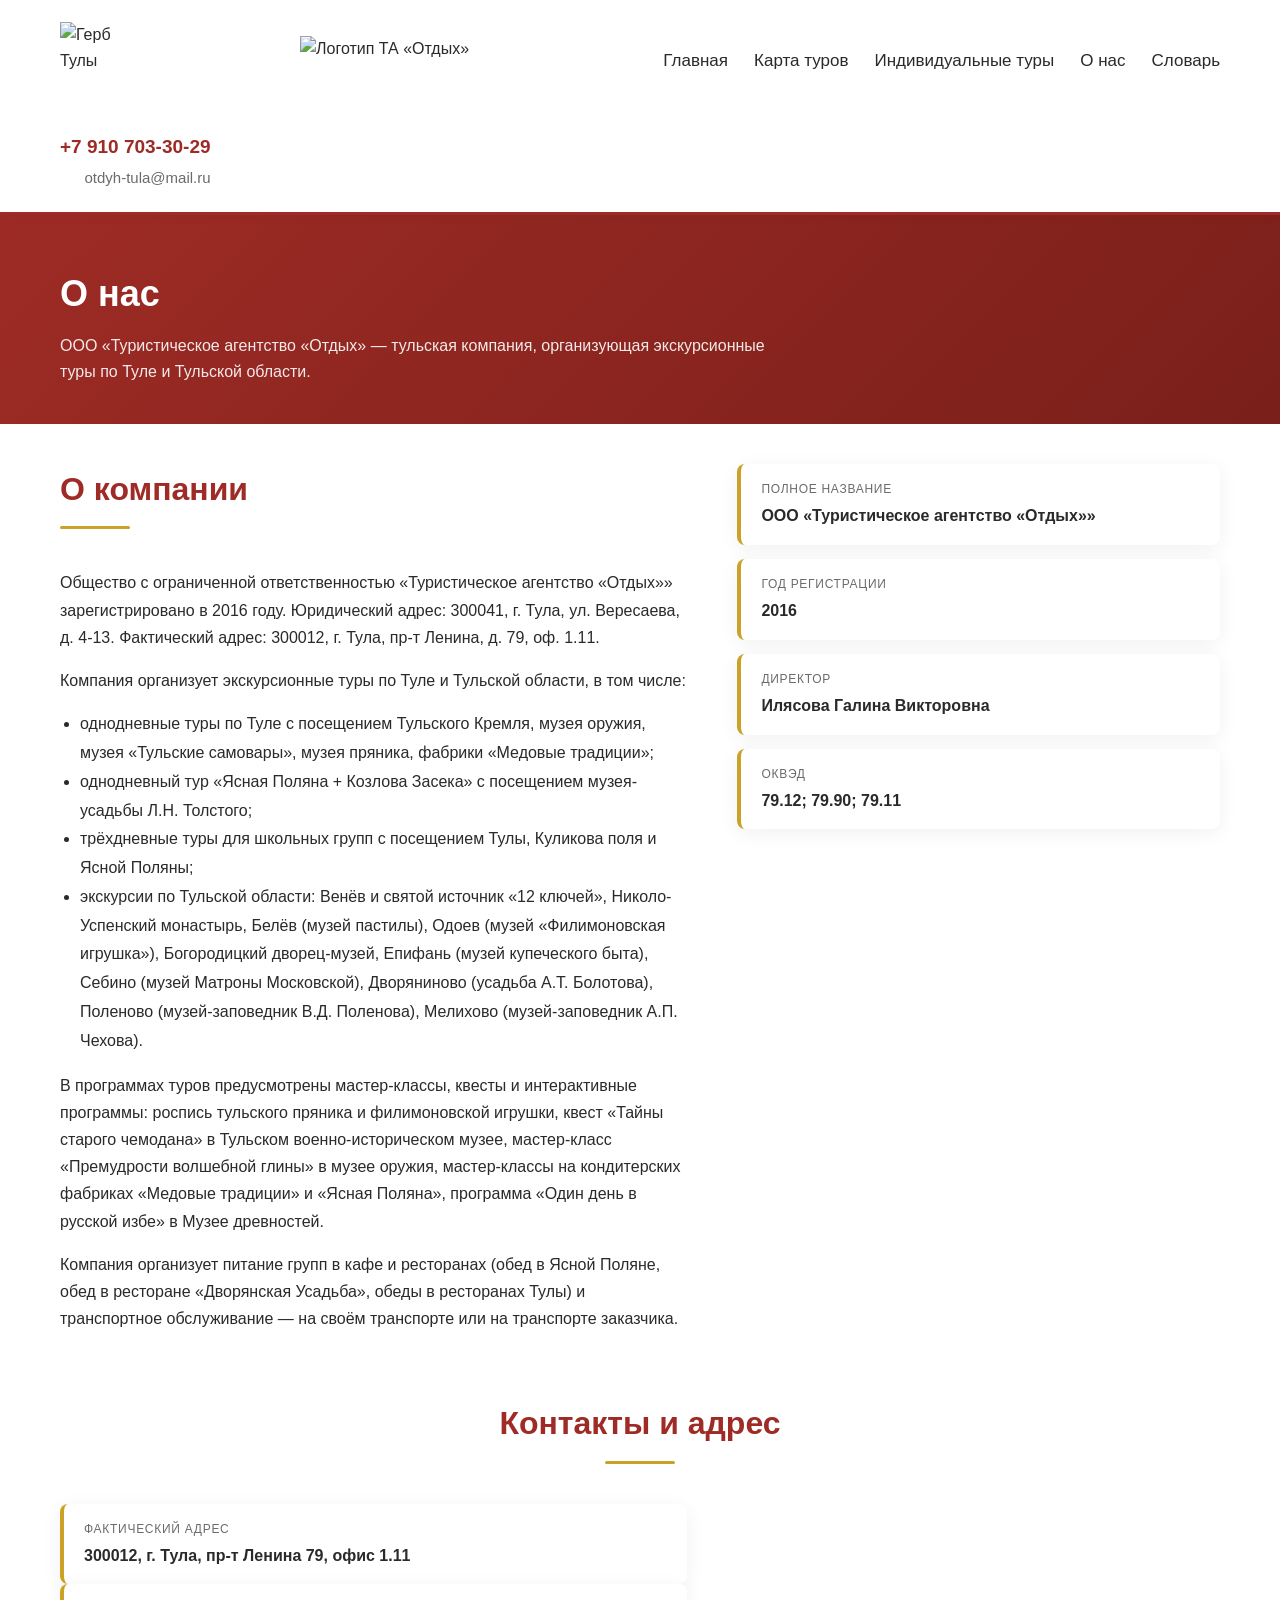
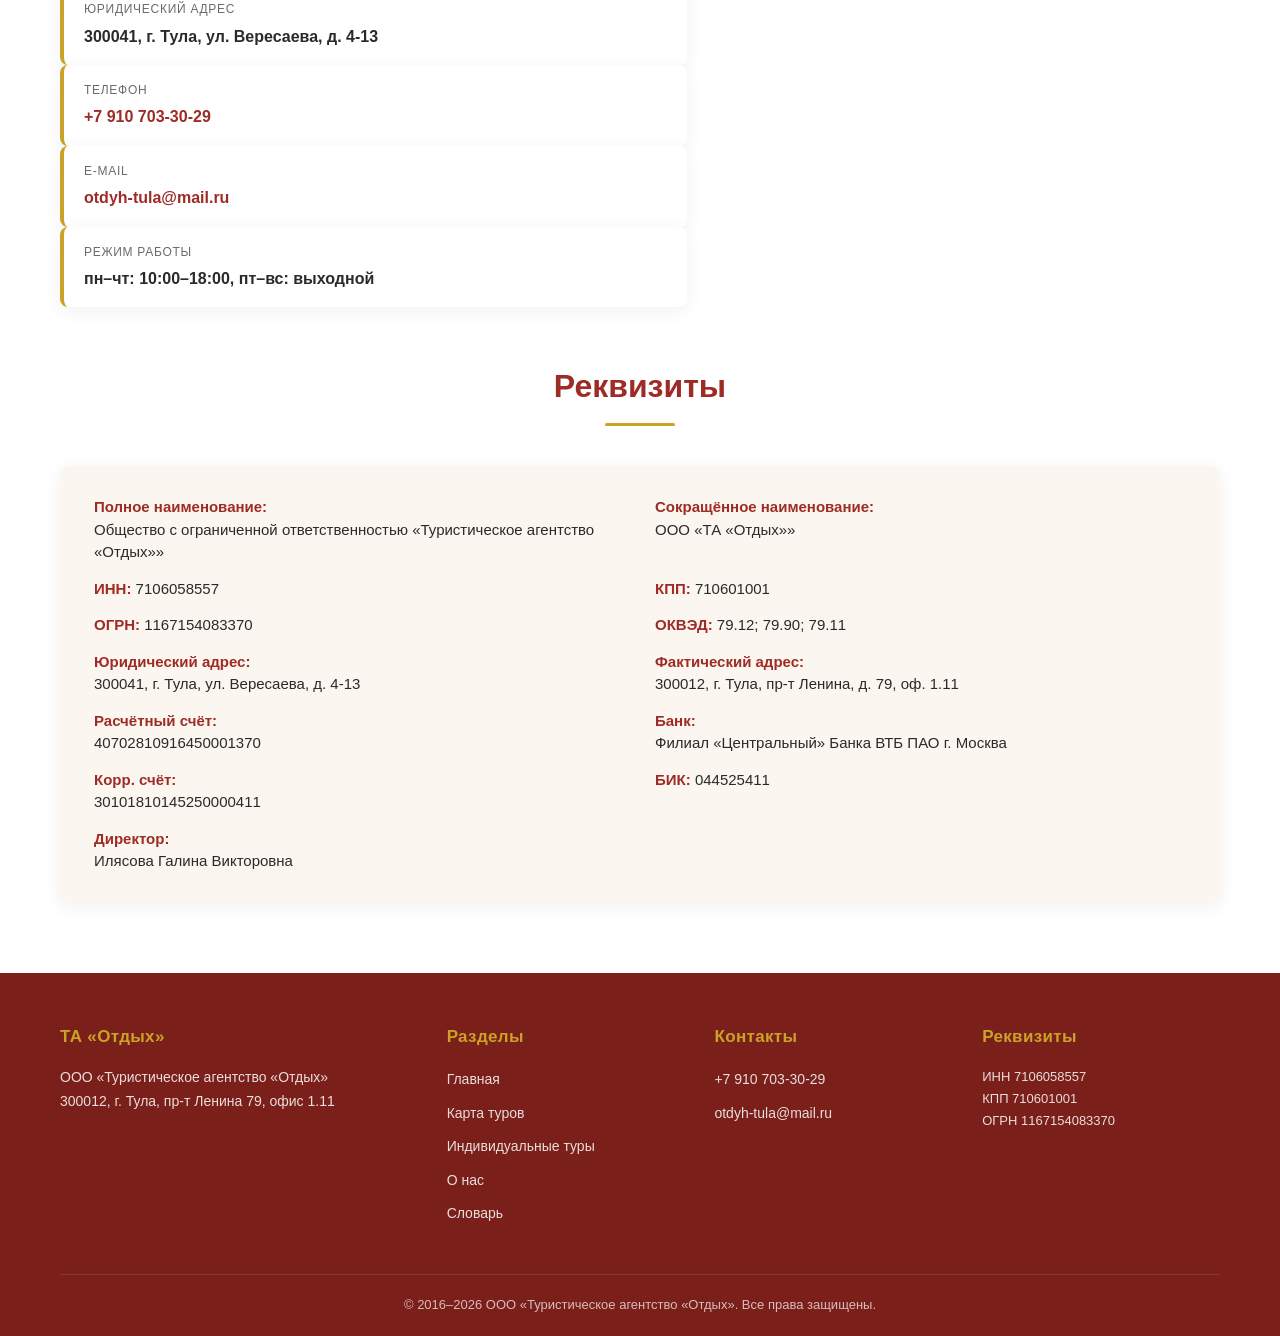
==== about.html @ fcb7ca5f "Add files via upload" ====
<!DOCTYPE html>
<html lang="ru">
<head>
    <meta charset="UTF-8">
    <meta name="viewport" content="width=device-width, initial-scale=1.0">
    <title>О нас — Туристическое агентство «Отдых»</title>
    <meta name="description" content="ООО «Туристическое агентство «Отдых» в Туле: информация о компании, реквизиты, контакты, схема проезда.">
    <link rel="stylesheet" href="style.css">
</head>
<body>

    <header class="header">
        <div class="container">
            <div class="header__wrap">
                <a href="index.html" class="header__logo">
                    <img src="img/tula-coat-of-arms.png" alt="Герб Тулы" class="header__coat">
                    <img src="img/logo1.jpg" alt="Логотип ТА «Отдых»" class="header__logo-img">
                </a>
                <nav class="nav">
                    <a href="index.html" class="nav__link">Главная</a>
                    <a href="tours.html" class="nav__link">Карта туров</a>
                    <a href="individual.html" class="nav__link">Индивидуальные туры</a>
                    <a href="about.html" class="nav__link">О нас</a>
                    <a href="dictionary.html" class="nav__link">Словарь</a>
                </nav>
                <div class="header__contacts">
                    <a href="tel:+79107033029" class="header__phone">+7 910 703-30-29</a>
                    <a href="mailto:otdyh-tula@mail.ru" class="header__email">otdyh-tula@mail.ru</a>
                </div>
            </div>
        </div>
    </header>

    <section class="page-header">
        <div class="container">
            <h1 class="page-header__title">О нас</h1>
            <p class="page-header__subtitle">
                ООО «Туристическое агентство «Отдых» — тульская компания,
                организующая экскурсионные туры по Туле и Тульской области.
            </p>
        </div>
    </section>

    <main class="page-content">
        <div class="container">

            <!-- ===== О КОМПАНИИ ===== -->
            <div class="about-grid">
                <div class="about-grid__text">
                    <h2 class="section-title section-title--left">О компании</h2>

                    <p>
                        Общество с ограниченной ответственностью «Туристическое агентство «Отдых»»
                        зарегистрировано в 2016 году. Юридический адрес: 300041, г. Тула,
                        ул. Вересаева, д. 4-13. Фактический адрес: 300012, г. Тула,
                        пр-т Ленина, д. 79, оф. 1.11.
                    </p>

                    <p>
                        Компания организует экскурсионные туры по Туле и Тульской области,
                        в том числе:
                    </p>

                    <ul style="margin: 0 0 16px 20px; font-size: 16px; line-height: 1.8; list-style: disc;">
                        <li>однодневные туры по Туле с посещением Тульского Кремля,
                            музея оружия, музея «Тульские самовары», музея пряника,
                            фабрики «Медовые традиции»;</li>
                        <li>однодневный тур «Ясная Поляна + Козлова Засека»
                            с посещением музея-усадьбы Л.Н. Толстого;</li>
                        <li>трёхдневные туры для школьных групп с посещением
                            Тулы, Куликова поля и Ясной Поляны;</li>
                        <li>экскурсии по Тульской области: Венёв и святой источник
                            «12 ключей», Николо-Успенский монастырь, Белёв
                            (музей пастилы), Одоев (музей «Филимоновская игрушка»),
                            Богородицкий дворец-музей, Епифань (музей купеческого быта),
                            Себино (музей Матроны Московской), Дворяниново
                            (усадьба А.Т. Болотова), Поленово (музей-заповедник
                            В.Д. Поленова), Мелихово (музей-заповедник А.П. Чехова).</li>
                    </ul>

                    <p>
                        В программах туров предусмотрены мастер-классы, квесты
                        и интерактивные программы: роспись тульского пряника
                        и филимоновской игрушки, квест «Тайны старого чемодана»
                        в Тульском военно-историческом музее, мастер-класс
                        «Премудрости волшебной глины» в музее оружия,
                        мастер-классы на кондитерских фабриках «Медовые традиции»
                        и «Ясная Поляна», программа «Один день в русской избе»
                        в Музее древностей.
                    </p>

                    <p>
                        Компания организует питание групп в кафе и ресторанах
                        (обед в Ясной Поляне, обед в ресторане «Дворянская Усадьба»,
                        обеды в ресторанах Тулы) и транспортное обслуживание —
                        на своём транспорте или на транспорте заказчика.
                    </p>
                </div>

                <div class="about-grid__info">
                    <div class="info-card">
                        <div class="info-card__label">Полное название</div>
                        <div class="info-card__value">ООО «Туристическое агентство «Отдых»»</div>
                    </div>
                    <div class="info-card">
                        <div class="info-card__label">Год регистрации</div>
                        <div class="info-card__value">2016</div>
                    </div>
                    <div class="info-card">
                        <div class="info-card__label">Директор</div>
                        <div class="info-card__value">Илясова Галина Викторовна</div>
                    </div>
                    <div class="info-card">
                        <div class="info-card__label">ОКВЭД</div>
                        <div class="info-card__value">79.12; 79.90; 79.11</div>
                    </div>
                </div>
            </div>

            <!-- ===== АДРЕС И КОНТАКТЫ ===== -->
            <h2 class="section-title">Контакты и адрес</h2>

            <div class="about-grid">
                <div class="about-grid__text">
                    <div class="info-card">
                        <div class="info-card__label">Фактический адрес</div>
                        <div class="info-card__value">300012, г. Тула, пр-т Ленина 79, офис 1.11</div>
                    </div>
                    <div class="info-card">
                        <div class="info-card__label">Юридический адрес</div>
                        <div class="info-card__value">300041, г. Тула, ул. Вересаева, д. 4-13</div>
                    </div>
                    <div class="info-card">
                        <div class="info-card__label">Телефон</div>
                        <div class="info-card__value"><a href="tel:+79107033029">+7 910 703-30-29</a></div>
                    </div>
                    <div class="info-card">
                        <div class="info-card__label">E-mail</div>
                        <div class="info-card__value"><a href="mailto:otdyh-tula@mail.ru">otdyh-tula@mail.ru</a></div>
                    </div>
                    <div class="info-card">
                        <div class="info-card__label">Режим работы</div>
                        <div class="info-card__value">пн–чт: 10:00–18:00, пт–вс: выходной</div>
                    </div>
                </div>

                <div class="about-grid__info">
                    <div class="about-map">
                        <iframe
                            src="https://yandex.ru/map-widget/v1/?text=Тула%2C%20пр-т%20Ленина%2C%2079&z=16"
                            width="100%"
                            height="400"
                            frameborder="0"
                            allowfullscreen
                            loading="lazy">
                        </iframe>
                    </div>
                </div>
            </div>

            <!-- ===== РЕКВИЗИТЫ ===== -->
            <h2 class="section-title">Реквизиты</h2>

            <div class="requisites">
                <div class="requisites__list">

                    <div class="requisites__item">
                        <b>Полное наименование:</b><br>
                        Общество с ограниченной ответственностью «Туристическое агентство «Отдых»»
                    </div>

                    <div class="requisites__item">
                        <b>Сокращённое наименование:</b><br>
                        ООО «ТА «Отдых»»
                    </div>

                    <div class="requisites__item">
                        <b>ИНН:</b> 7106058557
                    </div>

                    <div class="requisites__item">
                        <b>КПП:</b> 710601001
                    </div>

                    <div class="requisites__item">
                        <b>ОГРН:</b> 1167154083370
                    </div>

                    <div class="requisites__item">
                        <b>ОКВЭД:</b> 79.12; 79.90; 79.11
                    </div>

                    <div class="requisites__item">
                        <b>Юридический адрес:</b><br>
                        300041, г. Тула, ул. Вересаева, д. 4-13
                    </div>

                    <div class="requisites__item">
                        <b>Фактический адрес:</b><br>
                        300012, г. Тула, пр-т Ленина, д. 79, оф. 1.11
                    </div>

                    <div class="requisites__item">
                        <b>Расчётный счёт:</b><br>
                        40702810916450001370
                    </div>

                    <div class="requisites__item">
                        <b>Банк:</b><br>
                        Филиал «Центральный» Банка ВТБ ПАО г. Москва
                    </div>

                    <div class="requisites__item">
                        <b>Корр. счёт:</b><br>
                        30101810145250000411
                    </div>

                    <div class="requisites__item">
                        <b>БИК:</b> 044525411
                    </div>

                    <div class="requisites__item">
                        <b>Директор:</b><br>
                        Илясова Галина Викторовна
                    </div>

                </div>
            </div>

        </div>
    </main>

    <footer class="footer">
        <div class="container">
            <div class="footer__grid">
                <div class="footer__col">
                    <div class="footer__title">ТА «Отдых»</div>
                    <p class="footer__text">
                        ООО «Туристическое агентство «Отдых»<br>
                        300012, г. Тула, пр-т Ленина 79, офис 1.11
                    </p>
                </div>
                <div class="footer__col">
                    <div class="footer__title">Разделы</div>
                    <ul class="footer__list">
                        <li><a href="index.html">Главная</a></li>
                        <li><a href="tours.html">Карта туров</a></li>
                        <li><a href="individual.html">Индивидуальные туры</a></li>
                        <li><a href="about.html">О нас</a></li>
                        <li><a href="dictionary.html">Словарь</a></li>
                    </ul>
                </div>
                <div class="footer__col">
                    <div class="footer__title">Контакты</div>
                    <ul class="footer__list">
                        <li><a href="tel:+79107033029">+7 910 703-30-29</a></li>
                        <li><a href="mailto:otdyh-tula@mail.ru">otdyh-tula@mail.ru</a></li>
                    </ul>
                </div>
                <div class="footer__col">
                    <div class="footer__title">Реквизиты</div>
                    <p class="footer__text footer__text--small">
                        ИНН 7106058557<br>
                        КПП 710601001<br>
                        ОГРН 1167154083370
                    </p>
                </div>
            </div>
            <div class="footer__bottom">
                © 2016–2026 ООО «Туристическое агентство «Отдых». Все права защищены.
            </div>
        </div>
    </footer>

</body>
</html>
---- style.css ----
/* ============================================================
   ТА «Отдых» — общие стили сайта
   Цвета: красно-золотые оттенки (герб Тулы) + графитовый текст
   ============================================================ */

:root {
    --color-primary: #9E2B25;        /* Тульский красный (основной) */
    --color-primary-dark: #7A1F1A;   /* Тёмно-красный */
    --color-accent: #C9A227;         /* Золотой (акцент) */
    --color-accent-dark: #A8861D;    /* Тёмно-золотой */
    --color-text: #2A2A2A;           /* Графитовый текст */
    --color-text-muted: #6B6B6B;     /* Приглушённый текст */
    --color-bg: #FFFFFF;             /* Белый фон */
    --color-bg-soft: #FBF7F0;        /* Тёплый светлый фон */
    --color-border: #E5DED0;         /* Граница */
    --container-width: 1200px;
    --container-padding: 20px;
    --radius: 8px;
    --shadow: 0 4px 20px rgba(0, 0, 0, 0.06);
    --font: 'Segoe UI', 'PT Sans', Arial, sans-serif;
}

/* Сброс */
*,
*::before,
*::after {
    box-sizing: border-box;
}

* {
    margin: 0;
    padding: 0;
}

html {
    scroll-behavior: smooth;
}

body {
    font-family: var(--font);
    font-size: 16px;
    line-height: 1.6;
    color: var(--color-text);
    background-color: var(--color-bg);
    min-height: 100vh;
    display: flex;
    flex-direction: column;
}

img {
    max-width: 100%;
    height: auto;
    display: block;
}

a {
    color: var(--color-primary);
    text-decoration: none;
    transition: color 0.2s ease;
}

a:hover {
    color: var(--color-primary-dark);
}

ul {
    list-style: none;
}

.container {
    width: 100%;
    max-width: var(--container-width);
    margin: 0 auto;
    padding: 0 var(--container-padding);
}

/* ============================================================
   ШАПКА
   ============================================================ */

.header {
    background-color: var(--color-bg);
    border-bottom: 3px solid var(--color-primary);
    position: sticky;
    top: 0;
    z-index: 100;
    box-shadow: 0 2px 10px rgba(0, 0, 0, 0.04);
}

.header__wrap {
    display: flex;
    align-items: center;
    justify-content: space-between;
    gap: 30px;
    padding: 22px 0;
    flex-wrap: wrap;
}

.header__logo {
    display: flex;
    align-items: center;
    gap: 10px;
    color: var(--color-text);
    flex-shrink: 0;
}

.header__coat {
    width: 80px;
    height: 80px;
    object-fit: contain;
}

.header__logo-img {
    height: 80px;
    width: auto;
    max-width: 300px;
    object-fit: contain;
}

.nav {
    display: flex;
    align-items: center;
    gap: 26px;
    flex-wrap: wrap;
}

.nav__link {
    font-size: 17px;
    color: var(--color-text);
    font-weight: 500;
    padding: 6px 0;
    border-bottom: 2px solid transparent;
}

.nav__link:hover {
    color: var(--color-primary);
    border-bottom-color: var(--color-accent);
}

.nav__link--active {
    color: var(--color-primary);
    border-bottom-color: var(--color-accent);
    font-weight: 700;
}

.header__contacts {
    display: flex;
    flex-direction: column;
    align-items: flex-end;
    gap: 4px;
    flex-shrink: 0;
}

.header__phone {
    font-size: 19px;
    font-weight: 700;
    color: var(--color-primary);
    white-space: nowrap;
}

.header__email {
    font-size: 15px;
    color: var(--color-text-muted);
    white-space: nowrap;
}
/* ============================================================
   БАННЕР (HERO)
   ============================================================ */

.hero {
    background: linear-gradient(135deg, var(--color-primary) 0%, var(--color-primary-dark) 100%);
    color: #fff;
    padding: 80px 0;
    position: relative;
    overflow: hidden;
}

.hero::after {
    content: "";
    position: absolute;
    top: -50px;
    right: -50px;
    width: 300px;
    height: 300px;
    background: radial-gradient(circle, rgba(201, 162, 39, 0.25) 0%, transparent 70%);
    border-radius: 50%;
}

.hero__content {
    max-width: 720px;
    position: relative;
    z-index: 1;
}

.hero__title {
    font-size: 42px;
    line-height: 1.2;
    font-weight: 800;
    margin-bottom: 20px;
}

.hero__title-accent {
    color: var(--color-accent);
}

.hero__text {
    font-size: 18px;
    line-height: 1.6;
    margin-bottom: 30px;
    opacity: 0.95;
}

.hero__buttons {
    display: flex;
    gap: 15px;
    flex-wrap: wrap;
}

/* ============================================================
   КНОПКИ
   ============================================================ */

.btn {
    display: inline-block;
    padding: 13px 28px;
    font-size: 15px;
    font-weight: 700;
    text-align: center;
    border-radius: var(--radius);
    cursor: pointer;
    border: 2px solid transparent;
    transition: all 0.2s ease;
    font-family: inherit;
    line-height: 1.2;
}

.btn--primary {
    background-color: var(--color-accent);
    color: var(--color-primary-dark);
    border-color: var(--color-accent);
}

.btn--primary:hover {
    background-color: var(--color-accent-dark);
    border-color: var(--color-accent-dark);
    color: #fff;
}

.btn--outline {
    background-color: transparent;
    color: #fff;
    border-color: #fff;
}

.btn--outline:hover {
    background-color: #fff;
    color: var(--color-primary);
}

.btn--danger {
    background-color: var(--color-primary);
    color: #fff;
    border-color: var(--color-primary);
}

.btn--danger:hover {
    background-color: var(--color-primary-dark);
    border-color: var(--color-primary-dark);
}

/* ============================================================
   ЗАГОЛОВКИ СЕКЦИЙ
   ============================================================ */

.section-title {
    font-size: 32px;
    font-weight: 800;
    color: var(--color-primary);
    text-align: center;
    margin-bottom: 40px;
    position: relative;
    padding-bottom: 14px;
}

.section-title::after {
    content: "";
    position: absolute;
    bottom: 0;
    left: 50%;
    transform: translateX(-50%);
    width: 70px;
    height: 3px;
    background-color: var(--color-accent);
    border-radius: 2px;
}

.section-title--left {
    text-align: left;
}

.section-title--left::after {
    left: 0;
    transform: none;
}

/* ============================================================
   ПРЕИМУЩЕСТВА
   ============================================================ */

.benefits {
    padding: 70px 0;
    background-color: var(--color-bg-soft);
}

.benefits__grid {
    display: grid;
    grid-template-columns: repeat(4, 1fr);
    gap: 24px;
}

.benefit {
    background-color: #fff;
    border-radius: var(--radius);
    padding: 28px 22px;
    text-align: center;
    box-shadow: var(--shadow);
    border-top: 3px solid var(--color-accent);
    transition: transform 0.2s ease;
}

.benefit:hover {
    transform: translateY(-4px);
}

.benefit__icon {
    font-size: 40px;
    margin-bottom: 12px;
    line-height: 1;
}

.benefit__title {
    font-size: 17px;
    font-weight: 700;
    color: var(--color-primary);
    margin-bottom: 8px;
}

.benefit__text {
    font-size: 14px;
    color: var(--color-text-muted);
    line-height: 1.5;
}

/* ============================================================
   КАРТОЧКИ ТУРОВ
   ============================================================ */

.tours-preview {
    padding: 70px 0;
}

.tours-preview__grid {
    display: grid;
    grid-template-columns: repeat(4, 1fr);
    gap: 24px;
}

.tour-card {
    display: flex;
    flex-direction: column;
    background-color: #fff;
    border-radius: var(--radius);
    overflow: hidden;
    box-shadow: var(--shadow);
    transition: transform 0.2s ease, box-shadow 0.2s ease;
    color: var(--color-text);
}

.tour-card:hover {
    transform: translateY(-5px);
    box-shadow: 0 10px 30px rgba(158, 43, 37, 0.15);
}

.tour-card__image {
    height: 170px;
    background-color: var(--color-bg-soft);
    background-size: cover;
    background-position: center;
    position: relative;
}

.tour-card__image--yasnaya {
    background-image: linear-gradient(135deg, #6B8E23 0%, #3E5C13 100%);
}

.tour-card__image--kuli {
    background-image: linear-gradient(135deg, #C9A227 0%, #8B6F14 100%);
}

.tour-card__image--tula {
    background-image: linear-gradient(135deg, #9E2B25 0%, #5C1814 100%);
}

.tour-card__image--venev {
    background-image: linear-gradient(135deg, #4A7C59 0%, #2A4A33 100%);
}

.tour-card__body {
    padding: 20px;
    display: flex;
    flex-direction: column;
    flex-grow: 1;
}

.tour-card__title {
    font-size: 18px;
    font-weight: 700;
    color: var(--color-primary);
    margin-bottom: 8px;
}

.tour-card__text {
    font-size: 14px;
    color: var(--color-text-muted);
    line-height: 1.5;
    flex-grow: 1;
    margin-bottom: 14px;
}

.tour-card__price {
    font-size: 18px;
    font-weight: 800;
    color: var(--color-accent-dark);
}

/* ============================================================
   БЛОК "О КОМПАНИИ" (главная)
   ============================================================ */

.about-preview {
    padding: 70px 0;
    background-color: var(--color-bg-soft);
}

.about-preview__grid {
    display: grid;
    grid-template-columns: 1.2fr 1fr;
    gap: 50px;
    align-items: start;
}

.about-preview__text p {
    margin-bottom: 16px;
    font-size: 16px;
    line-height: 1.7;
    color: var(--color-text);
}

.about-preview__text .btn {
    margin-top: 12px;
}

.about-preview__info {
    display: flex;
    flex-direction: column;
    gap: 14px;
}

.info-card {
    background-color: #fff;
    border-radius: var(--radius);
    padding: 16px 20px;
    border-left: 4px solid var(--color-accent);
    box-shadow: var(--shadow);
}

.info-card__label {
    font-size: 12px;
    text-transform: uppercase;
    letter-spacing: 0.06em;
    color: var(--color-text-muted);
    margin-bottom: 4px;
}

.info-card__value {
    font-size: 16px;
    font-weight: 600;
    color: var(--color-text);
}

/* ============================================================
   ПОДВАЛ
   ============================================================ */

.footer {
    background-color: var(--color-primary-dark);
    color: #fff;
    padding: 50px 0 0;
    margin-top: auto;
}

.footer__grid {
    display: grid;
    grid-template-columns: 1.5fr 1fr 1fr 1fr;
    gap: 30px;
    padding-bottom: 40px;
}

.footer__title {
    font-size: 17px;
    font-weight: 700;
    color: var(--color-accent);
    margin-bottom: 16px;
    letter-spacing: 0.02em;
}

.footer__text {
    font-size: 14px;
    line-height: 1.7;
    opacity: 0.85;
}

.footer__text--small {
    font-size: 13px;
}

.footer__list li {
    margin-bottom: 8px;
}

.footer__list a {
    color: #fff;
    font-size: 14px;
    opacity: 0.85;
}

.footer__list a:hover {
    color: var(--color-accent);
    opacity: 1;
}

.footer__bottom {
    border-top: 1px solid rgba(255, 255, 255, 0.15);
    padding: 20px 0;
    text-align: center;
    font-size: 13px;
    opacity: 0.7;
}

/* ============================================================
   ВНУТРЕННИЕ СТРАНИЦЫ (общие элементы)
   ============================================================ */

.page-header {
    background: linear-gradient(135deg, var(--color-primary) 0%, var(--color-primary-dark) 100%);
    color: #fff;
    padding: 50px 0 40px;
    margin-bottom: 40px;
}

.page-header__title {
    font-size: 36px;
    font-weight: 800;
    margin-bottom: 10px;
}

.page-header__subtitle {
    font-size: 16px;
    opacity: 0.9;
    max-width: 720px;
}

.page-content {
    padding-bottom: 70px;
    flex-grow: 1;
}

/* ============================================================
   КАРТА ТУРОВ
   ============================================================ */

.map-wrapper {
    position: relative;
    max-width: 1000px;
    margin: 0 auto 60px;
    background-color: var(--color-bg-soft);
    border-radius: var(--radius);
    padding: 20px;
    box-shadow: var(--shadow);
}

.map-wrapper__image {
    width: 100%;
    height: auto;
    display: block;
}

/* Кликабельные точки на карте */
.map-point {
    position: absolute;
    display: block;
    width: 28px;
    height: 28px;
    background-color: var(--color-primary);
    border: 3px solid var(--color-accent);
    border-radius: 50%;
    transform: translate(-50%, -50%);
    cursor: pointer;
    transition: transform 0.2s ease, background-color 0.2s ease;
    z-index: 5;
    box-shadow: 0 2px 8px rgba(0, 0, 0, 0.3);
}

.map-point:hover {
    transform: translate(-50%, -50%) scale(1.3);
    background-color: var(--color-accent);
    z-index: 10;
}

.map-point__label {
    position: absolute;
    top: 32px;
    left: 50%;
    transform: translateX(-50%);
    background-color: var(--color-primary-dark);
    color: #fff;
    font-size: 12px;
    font-weight: 600;
    padding: 4px 10px;
    border-radius: 4px;
    white-space: nowrap;
    opacity: 0;
    pointer-events: none;
    transition: opacity 0.2s ease;
    z-index: 20;
}

.map-point:hover .map-point__label {
    opacity: 1;
}


/* Координаты точек (рассчитаны по карте Tula Oblast location map) */

.map-point--tula        { top: 51%; left: 50%; }
.map-point--yasnaya     { top: 48%; left: 47%; }
.map-point--kuli        { top: 73%; left: 55%; }
.map-point--venev       { top: 60%; left: 58%; }
.map-point--belev       { top: 38%; left: 27%; }
.map-point--odoev       { top: 40%; left: 35%; }
.map-point--bogoroditsk { top: 65%; left: 62%; }
.map-point--epifan      { top: 70%; left: 58%; }
.map-point--sebino      { top: 74%; left: 51%; }
.map-point--dvoryaninovo{ top: 54%; left: 49%; }
.map-point--polenovo    { top: 43%; left: 23%; }
.map-point--melikhovo   { top: 30%; left: 53%; }

/* ============================================================
   БЛОКИ ГОРОДОВ В КАРТЕ ТУРОВ
   ============================================================ */

.city-block {
    margin-bottom: 55px;
    scroll-margin-top: 100px;
}

.city-block__header {
    display: flex;
    align-items: center;
    gap: 14px;
    margin-bottom: 20px;
    padding-bottom: 14px;
    border-bottom: 3px solid var(--color-accent);
}

.city-block__icon {
    width: 44px;
    height: 44px;
    flex-shrink: 0;
    background-color: var(--color-primary);
    color: #fff;
    border-radius: 50%;
    display: flex;
    align-items: center;
    justify-content: center;
    font-size: 20px;
    font-weight: 800;
}

.city-block__title {
    font-size: 26px;
    font-weight: 800;
    color: var(--color-primary);
}

.city-block__tours {
    display: grid;
    grid-template-columns: repeat(3, 1fr);
    gap: 22px;
}

/* ============================================================
   ФИЛЬТРЫ (поиск туров)
   ============================================================ */

.filters {
    background-color: var(--color-bg-soft);
    border-radius: var(--radius);
    padding: 28px;
    margin-bottom: 40px;
    box-shadow: var(--shadow);
}

.filters__grid {
    display: grid;
    grid-template-columns: repeat(3, 1fr);
    gap: 20px;
    margin-bottom: 22px;
}

.filter-group {
    display: flex;
    flex-direction: column;
    gap: 6px;
}

.filter-group__label {
    font-size: 13px;
    font-weight: 600;
    color: var(--color-text-muted);
    text-transform: uppercase;
    letter-spacing: 0.04em;
}

.filter-group__select,
.filter-group__input {
    width: 100%;
    padding: 11px 14px;
    font-size: 15px;
    font-family: inherit;
    border: 1px solid var(--color-border);
    border-radius: var(--radius);
    background-color: #fff;
    color: var(--color-text);
    transition: border-color 0.2s ease;
}

.filter-group__select:focus,
.filter-group__input:focus {
    outline: none;
    border-color: var(--color-primary);
}

.filters__actions {
    display: flex;
    gap: 12px;
    flex-wrap: wrap;
}

/* ============================================================
   ФОРМА (индивидуальные туры, контакты)
   ============================================================ */

.form-block {
    max-width: 720px;
    margin: 0 auto;
    background-color: #fff;
    border-radius: var(--radius);
    padding: 40px;
    box-shadow: var(--shadow);
    border-top: 4px solid var(--color-accent);
}

.form-block__intro {
    text-align: center;
    margin-bottom: 28px;
    color: var(--color-text-muted);
}

.form {
    display: flex;
    flex-direction: column;
    gap: 20px;
}

.form__row {
    display: grid;
    grid-template-columns: 1fr 1fr;
    gap: 18px;
}

.form__field {
    display: flex;
    flex-direction: column;
    gap: 6px;
}

.form__label {
    font-size: 14px;
    font-weight: 600;
    color: var(--color-text);
}

.form__label span {
    color: var(--color-primary);
}

.form__input,
.form__select,
.form__textarea {
    width: 100%;
    padding: 12px 16px;
    font-size: 15px;
    font-family: inherit;
    color: var(--color-text);
    background-color: var(--color-bg-soft);
    border: 1px solid var(--color-border);
    border-radius: var(--radius);
    transition: border-color 0.2s ease, background-color 0.2s ease;
}

.form__input:focus,
.form__select:focus,
.form__textarea:focus {
    outline: none;
    border-color: var(--color-primary);
    background-color: #fff;
}

.form__textarea {
    min-height: 110px;
    resize: vertical;
}

.form__checkbox {
    display: flex;
    align-items: flex-start;
    gap: 10px;
    font-size: 13px;
    color: var(--color-text-muted);
}

.form__checkbox input {
    margin-top: 3px;
    flex-shrink: 0;
}

.form__submit {
    align-self: flex-start;
    min-width: 220px;
}

.form__message {
    display: none;
    padding: 14px 18px;
    border-radius: var(--radius);
    font-size: 15px;
    font-weight: 600;
}

.form__message--success {
    display: block;
    background-color: #E8F5E9;
    color: #2E7D32;
    border-left: 4px solid #2E7D32;
}

.form__message--error {
    display: block;
    background-color: #FDECEA;
    color: #C62828;
    border-left: 4px solid #C62828;
}

/* ============================================================
   ТУРИСТИЧЕСКИЙ СЛОВАРЬ
   ============================================================ */

.dictionary {
    display: grid;
    grid-template-columns: 220px 1fr;
    gap: 40px;
}

.dictionary__nav {
    position: sticky;
    top: 100px;
    align-self: start;
    background-color: var(--color-bg-soft);
    border-radius: var(--radius);
    padding: 20px;
    box-shadow: var(--shadow);
}

.dictionary__nav-title {
    font-size: 14px;
    font-weight: 700;
    text-transform: uppercase;
    letter-spacing: 0.05em;
    color: var(--color-primary);
    margin-bottom: 14px;
}

.dictionary__nav-list li {
    margin-bottom: 8px;
}

.dictionary__nav-list a {
    font-size: 14px;
    color: var(--color-text);
}

.dictionary__nav-list a:hover {
    color: var(--color-primary);
}

.dictionary__content {
    display: flex;
    flex-direction: column;
    gap: 40px;
}

.term-section {
    scroll-margin-top: 100px;
}

.term-section__title {
    font-size: 24px;
    font-weight: 800;
    color: var(--color-primary);
    margin-bottom: 20px;
    padding-bottom: 10px;
    border-bottom: 2px solid var(--color-accent);
}

.term {
    background-color: #fff;
    border-radius: var(--radius);
    padding: 18px 22px;
    margin-bottom: 14px;
    box-shadow: var(--shadow);
    border-left: 4px solid var(--color-accent);
}

.term__name {
    font-size: 17px;
    font-weight: 700;
    color: var(--color-primary);
    margin-bottom: 6px;
}

.term__desc {
    font-size: 15px;
    line-height: 1.6;
    color: var(--color-text);
}

/* ============================================================
   СТРАНИЦА "О НАС"
   ============================================================ */

.about-grid {
    display: grid;
    grid-template-columns: 1.3fr 1fr;
    gap: 50px;
    align-items: start;
    margin-bottom: 50px;
}

.about-grid__text p {
    margin-bottom: 16px;
    font-size: 16px;
    line-height: 1.7;
}

.about-grid__info {
    display: flex;
    flex-direction: column;
    gap: 14px;
}

.requisites {
    background-color: var(--color-bg-soft);
    border-radius: var(--radius);
    padding: 30px 34px;
    box-shadow: var(--shadow);
}

.requisites__title {
    font-size: 22px;
    font-weight: 800;
    color: var(--color-primary);
    margin-bottom: 18px;
}

.requisites__list {
    display: grid;
    grid-template-columns: 1fr 1fr;
    gap: 14px 30px;
}

.requisites__item {
    font-size: 15px;
    line-height: 1.5;
}

.requisites__item b {
    color: var(--color-primary);
    font-weight: 700;
}

/* ============================================================
   АДАПТИВНОСТЬ
   ============================================================ */

@media (max-width: 992px) {
    .benefits__grid,
    .tours-preview__grid {
        grid-template-columns: repeat(2, 1fr);
    }

    .about-preview__grid,
    .about-grid {
        grid-template-columns: 1fr;
        gap: 30px;
    }

    .footer__grid {
        grid-template-columns: 1fr 1fr;
        gap: 24px;
    }

    .city-block__tours {
        grid-template-columns: repeat(2, 1fr);
    }

    .filters__grid {
        grid-template-columns: repeat(2, 1fr);
    }

    .dictionary {
        grid-template-columns: 1fr;
    }

    .dictionary__nav {
        position: static;
    }

    .dictionary__nav-list {
        display: flex;
        flex-wrap: wrap;
        gap: 10px 20px;
    }
}

@media (max-width: 768px) {
    .header__wrap {
        flex-direction: column;
        align-items: flex-start;
        gap: 14px;
    }

    .header__contacts {
        align-items: flex-start;
    }

    .nav {
        gap: 14px;
    }

    .nav__link {
        font-size: 14px;
    }

    .hero {
        padding: 55px 0;
    }

    .hero__title {
        font-size: 30px;
    }

    .hero__text {
        font-size: 16px;
    }

    .section-title {
        font-size: 26px;
    }

    .page-header__title {
        font-size: 28px;
    }

    .form-block {
        padding: 26px 22px;
    }

    .form__row {
        grid-template-columns: 1fr;
    }

    .requisites__list {
        grid-template-columns: 1fr;
    }

    .requisites {
        padding: 22px;
    }
}

@media (max-width: 560px) {
    .benefits__grid,
    .tours-preview__grid,
    .city-block__tours,
    .filters__grid {
        grid-template-columns: 1fr;
    }

    .footer__grid {
        grid-template-columns: 1fr;
    }

    .hero__title {
        font-size: 24px;
    }

    .btn {
        padding: 12px 22px;
        font-size: 14px;
    }

    .form__submit {
        width: 100%;
        align-self: stretch;
    }

    .map-point {
        width: 22px;
        height: 22px;
    }

    .map-point__label {
        font-size: 10px;
        padding: 3px 7px;
    }
}

/* ============================================================
   КАРТА ТУРОВ: ДВУХКОЛОНОЧНАЯ РАСКЛАДКА
   ============================================================ */

.map-layout {
    display: grid;
    grid-template-columns: 5fr 1fr;
    gap: 25px;
    margin-bottom: 60px;
    align-items: start;
}

.map-layout__map {
    background-color: var(--color-bg-soft);
    border-radius: var(--radius);
    padding: 20px;
    box-shadow: var(--shadow);
}

.map-layout__image {
    width: 100%;
    height: auto;
    display: block;
}

.map-layout__sidebar {
    background-color: #fff;
    border-radius: var(--radius);
    padding: 24px;
    box-shadow: var(--shadow);
    border-top: 4px solid var(--color-accent);
    position: sticky;
    top: 100px;
}

.map-layout__sidebar-title {
    font-size: 20px;
    font-weight: 800;
    color: var(--color-primary);
    margin-bottom: 16px;
    padding-bottom: 12px;
    border-bottom: 2px solid var(--color-border);
}

.map-nav {
    display: flex;
    flex-direction: column;
    gap: 8px;
}

.map-nav__link {
    display: block;
    padding: 10px 14px;
    font-size: 15px;
    font-weight: 500;
    color: var(--color-text);
    background-color: var(--color-bg-soft);
    border-radius: var(--radius);
    border-left: 3px solid transparent;
    transition: all 0.2s ease;
}

.map-nav__link:hover {
    background-color: #fff;
    border-left-color: var(--color-accent);
    color: var(--color-primary);
    padding-left: 18px;
}

/* ============================================================
   АДАПТИВНОСТЬ ДЛЯ КАРТЫ
   ============================================================ */

@media (max-width: 992px) {
    .map-layout {
        grid-template-columns: 1fr;
    }

    .map-layout__sidebar {
        position: static;
    }

    .map-nav {
        display: grid;
        grid-template-columns: repeat(2, 1fr);
        gap: 8px;
    }
}

@media (max-width: 560px) {
    .map-nav {
        grid-template-columns: 1fr;
    }
}
/* ============================================================
   СТРАНИЦА ПОИСКА ТУРОВ
   ============================================================ */

.search-results {
    margin-bottom: 60px;
}

.search-results__head {
    display: flex;
    align-items: baseline;
    justify-content: space-between;
    gap: 20px;
    margin-bottom: 25px;
    padding-bottom: 14px;
    border-bottom: 2px solid var(--color-border);
    flex-wrap: wrap;
}

.search-results__title {
    font-size: 24px;
    font-weight: 800;
    color: var(--color-primary);
}

.search-results__count {
    font-size: 15px;
    color: var(--color-text-muted);
    font-weight: 600;
}

.search-results__grid {
    display: grid;
    grid-template-columns: repeat(3, 1fr);
    gap: 24px;
}

.search-results__empty {
    padding: 50px 20px;
    text-align: center;
    font-size: 17px;
    color: var(--color-text-muted);
    background-color: var(--color-bg-soft);
    border-radius: var(--radius);
    border-left: 4px solid var(--color-primary);
}

@media (max-width: 992px) {
    .search-results__grid {
        grid-template-columns: repeat(2, 1fr);
    }
}

@media (max-width: 560px) {
    .search-results__grid {
        grid-template-columns: 1fr;
    }
}
.header__logo-img {
    height: 52px;
    width: auto;
    max-width: 200px;
    object-fit: contain;
    margin-left: 150px;
}
/* ============================================================
   СТРАНИЦА ТУРА
   ============================================================ */

.breadcrumbs {
    padding: 20px 0 0;
    font-size: 14px;
    color: var(--color-text-muted);
}

.breadcrumbs a {
    color: var(--color-primary);
}

.breadcrumbs a:hover {
    text-decoration: underline;
}

.tour-page {
    padding: 30px 0 60px;
    max-width: 1000px;
    margin: 0 auto;
}

.tour-page__title {
    font-size: 34px;
    font-weight: 800;
    color: var(--color-primary);
    margin-bottom: 16px;
    line-height: 1.2;
}

.tour-page__meta {
    display: flex;
    gap: 10px;
    flex-wrap: wrap;
    margin-bottom: 30px;
}

.tour-page__badge {
    display: inline-block;
    padding: 6px 14px;
    background-color: var(--color-bg-soft);
    color: var(--color-primary);
    font-size: 13px;
    font-weight: 700;
    border-radius: 20px;
    border: 1px solid var(--color-border);
}

.tour-page__badge--accent {
    background-color: var(--color-accent);
    color: var(--color-primary-dark);
    border-color: var(--color-accent);
}

/* Три фото */
.tour-gallery {
    display: grid;
    grid-template-columns: repeat(3, 1fr);
    gap: 14px;
    margin-bottom: 40px;
}

.tour-gallery__item {
    aspect-ratio: 4 / 3;
    border-radius: var(--radius);
    overflow: hidden;
    background-color: var(--color-bg-soft);
    box-shadow: var(--shadow);
}

.tour-gallery__item img {
    width: 100%;
    height: 100%;
    object-fit: cover;
    display: block;
    transition: transform 0.3s ease;
}

.tour-gallery__item:hover img {
    transform: scale(1.05);
}

/* Контент */
.tour-page__content {
    font-size: 16px;
    line-height: 1.7;
    color: var(--color-text);
}

.tour-page__section-title {
    font-size: 22px;
    font-weight: 800;
    color: var(--color-primary);
    margin: 30px 0 14px;
    padding-bottom: 8px;
    border-bottom: 2px solid var(--color-accent);
}

.tour-page__text p {
    margin-bottom: 12px;
}

.tour-page__price p {
    font-size: 20px;
    font-weight: 700;
    color: var(--color-primary);
    background-color: var(--color-bg-soft);
    padding: 18px 22px;
    border-radius: var(--radius);
    border-left: 4px solid var(--color-accent);
}

/* Кнопки внизу */
.tour-page__actions {
    display: flex;
    gap: 14px;
    flex-wrap: wrap;
    margin-top: 40px;
    padding-top: 30px;
    border-top: 2px solid var(--color-border);
}

/* Адаптив */
@media (max-width: 768px) {
    .tour-page__title {
        font-size: 24px;
    }

    .tour-gallery {
        grid-template-columns: 1fr;
    }

    .tour-page__actions {
        flex-direction: column;
    }

    .tour-page__actions .btn {
        width: 100%;
    }
}
/* ============================================================
   МОДАЛЬНОЕ ОКНО ТУРА
   ============================================================ */

.tour-modal {
    display: none;
    position: fixed;
    inset: 0;
    z-index: 9999;
    padding: 20px;
    overflow-y: auto;
}

.tour-modal--open {
    display: flex;
    align-items: flex-start;
    justify-content: center;
}

.tour-modal__overlay {
    position: fixed;
    inset: 0;
    background-color: rgba(0, 0, 0, 0.7);
    cursor: pointer;
}

.tour-modal__content {
    position: relative;
    background-color: #fff;
    border-radius: var(--radius);
    max-width: 900px;
    width: 100%;
    margin: auto;
    box-shadow: 0 20px 60px rgba(0, 0, 0, 0.3);
    overflow: hidden;
    z-index: 1;
}

.tour-modal__close {
    position: absolute;
    top: 14px;
    right: 14px;
    width: 40px;
    height: 40px;
    border-radius: 50%;
    background-color: rgba(255, 255, 255, 0.9);
    color: var(--color-primary);
    font-size: 26px;
    font-weight: 700;
    line-height: 1;
    cursor: pointer;
    z-index: 5;
    transition: background-color 0.2s ease;
}

.tour-modal__close:hover {
    background-color: var(--color-accent);
}

/* ===== КАРУСЕЛЬ ===== */
.tour-carousel {
    position: relative;
    width: 100%;
    aspect-ratio: 16 / 9;
    overflow: hidden;
    background-color: #000;
}

.tour-carousel__track {
    display: flex;
    height: 100%;
    transition: transform 0.4s ease;
}

.tour-carousel__slide {
    flex: 0 0 100%;
    height: 100%;
}

.tour-carousel__slide img {
    width: 100%;
    height: 100%;
    object-fit: cover;
    display: block;
}

.tour-carousel__btn {
    position: absolute;
    top: 50%;
    transform: translateY(-50%);
    width: 46px;
    height: 46px;
    border-radius: 50%;
    background-color: rgba(255, 255, 255, 0.85);
    color: var(--color-primary);
    font-size: 26px;
    font-weight: 700;
    cursor: pointer;
    display: flex;
    align-items: center;
    justify-content: center;
    z-index: 3;
    transition: background-color 0.2s ease;
}

.tour-carousel__btn:hover {
    background-color: var(--color-accent);
}

.tour-carousel__btn--prev { left: 14px; }
.tour-carousel__btn--next { right: 14px; }

.tour-carousel__dots {
    position: absolute;
    bottom: 14px;
    left: 50%;
    transform: translateX(-50%);
    display: flex;
    gap: 8px;
    z-index: 3;
}

.tour-carousel__dot {
    width: 10px;
    height: 10px;
    border-radius: 50%;
    background-color: rgba(255, 255, 255, 0.5);
    cursor: pointer;
    transition: background-color 0.2s ease;
}

.tour-carousel__dot--active {
    background-color: var(--color-accent);
}

/* ===== ТЕКСТ В МОДАЛКЕ ===== */
.tour-modal__body {
    padding: 28px 32px 34px;
}

.tour-modal__title {
    font-size: 26px;
    font-weight: 800;
    color: var(--color-primary);
    margin-bottom: 12px;
    line-height: 1.2;
}

.tour-modal__meta {
    display: flex;
    gap: 10px;
    flex-wrap: wrap;
    margin-bottom: 20px;
}

.tour-modal__badge {
    display: inline-block;
    padding: 5px 12px;
    background-color: var(--color-bg-soft);
    color: var(--color-primary);
    font-size: 13px;
    font-weight: 700;
    border-radius: 20px;
    border: 1px solid var(--color-border);
}

.tour-modal__badge--accent {
    background-color: var(--color-accent);
    color: var(--color-primary-dark);
    border-color: var(--color-accent);
}

.tour-modal__section {
    font-size: 18px;
    font-weight: 800;
    color: var(--color-primary);
    margin: 22px 0 10px;
    padding-bottom: 6px;
    border-bottom: 2px solid var(--color-accent);
}

.tour-modal__text {
    font-size: 16px;
    line-height: 1.7;
    color: var(--color-text);
}

.tour-modal__text p {
    margin-bottom: 10px;
}

.tour-modal__price p {
    font-size: 18px;
    font-weight: 700;
    color: var(--color-primary);
    background-color: var(--color-bg-soft);
    padding: 16px 20px;
    border-radius: var(--radius);
    border-left: 4px solid var(--color-accent);
}

.tour-modal__btn {
    margin-top: 24px;
}

/* ===== АДАПТИВ ===== */
@media (max-width: 768px) {
    .tour-modal {
        padding: 10px;
    }

    .tour-modal__body {
        padding: 20px;
    }

    .tour-modal__title {
        font-size: 20px;
    }

    .tour-carousel__btn {
        width: 38px;
        height: 38px;
        font-size: 22px;
    }

    .tour-carousel__btn--prev { left: 8px; }
    .tour-carousel__btn--next { right: 8px; }
}
/* ============================================================
   МОДАЛЬНОЕ ОКНО ТУРА
   ============================================================ */

.tour-modal {
    display: none;
    position: fixed;
    inset: 0;
    z-index: 9999;
    padding: 20px;
    overflow-y: auto;
}

.tour-modal--open {
    display: flex;
    align-items: flex-start;
    justify-content: center;
}

.tour-modal__overlay {
    position: fixed;
    inset: 0;
    background-color: rgba(0, 0, 0, 0.7);
    cursor: pointer;
}

.tour-modal__content {
    position: relative;
    background-color: #fff;
    border-radius: var(--radius);
    max-width: 900px;
    width: 100%;
    margin: auto;
    box-shadow: 0 20px 60px rgba(0, 0, 0, 0.3);
    overflow: hidden;
    z-index: 1;
}

.tour-modal__close {
    position: absolute;
    top: 14px;
    right: 14px;
    width: 40px;
    height: 40px;
    border-radius: 50%;
    background-color: rgba(255, 255, 255, 0.9);
    color: var(--color-primary);
    font-size: 26px;
    font-weight: 700;
    line-height: 1;
    cursor: pointer;
    z-index: 5;
    transition: background-color 0.2s ease;
}

.tour-modal__close:hover {
    background-color: var(--color-accent);
}

.tour-carousel {
    position: relative;
    width: 100%;
    aspect-ratio: 16 / 9;
    overflow: hidden;
    background-color: #000;
}

.tour-carousel__track {
    display: flex;
    height: 100%;
    transition: transform 0.4s ease;
}

.tour-carousel__slide {
    flex: 0 0 100%;
    height: 100%;
}

.tour-carousel__slide img {
    width: 100%;
    height: 100%;
    object-fit: cover;
    display: block;
}

.tour-carousel__btn {
    position: absolute;
    top: 50%;
    transform: translateY(-50%);
    width: 46px;
    height: 46px;
    border-radius: 50%;
    background-color: rgba(255, 255, 255, 0.85);
    color: var(--color-primary);
    font-size: 26px;
    font-weight: 700;
    cursor: pointer;
    display: flex;
    align-items: center;
    justify-content: center;
    z-index: 3;
    transition: background-color 0.2s ease;
}

.tour-carousel__btn:hover {
    background-color: var(--color-accent);
}

.tour-carousel__btn--prev { left: 14px; }
.tour-carousel__btn--next { right: 14px; }

.tour-carousel__dots {
    position: absolute;
    bottom: 14px;
    left: 50%;
    transform: translateX(-50%);
    display: flex;
    gap: 8px;
    z-index: 3;
}

.tour-carousel__dot {
    width: 10px;
    height: 10px;
    border-radius: 50%;
    background-color: rgba(255, 255, 255, 0.5);
    cursor: pointer;
    transition: background-color 0.2s ease;
}

.tour-carousel__dot--active {
    background-color: var(--color-accent);
}

.tour-modal__body {
    padding: 28px 32px 34px;
}

.tour-modal__title {
    font-size: 26px;
    font-weight: 800;
    color: var(--color-primary);
    margin-bottom: 12px;
    line-height: 1.2;
}

.tour-modal__meta {
    display: flex;
    gap: 10px;
    flex-wrap: wrap;
    margin-bottom: 20px;
}

.tour-modal__badge {
    display: inline-block;
    padding: 5px 12px;
    background-color: var(--color-bg-soft);
    color: var(--color-primary);
    font-size: 13px;
    font-weight: 700;
    border-radius: 20px;
    border: 1px solid var(--color-border);
}

.tour-modal__badge--accent {
    background-color: var(--color-accent);
    color: var(--color-primary-dark);
    border-color: var(--color-accent);
}

.tour-modal__section {
    font-size: 18px;
    font-weight: 800;
    color: var(--color-primary);
    margin: 22px 0 10px;
    padding-bottom: 6px;
    border-bottom: 2px solid var(--color-accent);
}

.tour-modal__text {
    font-size: 16px;
    line-height: 1.7;
    color: var(--color-text);
}

.tour-modal__text p {
    margin-bottom: 10px;
}

.tour-modal__price p {
    font-size: 18px;
    font-weight: 700;
    color: var(--color-primary);
    background-color: var(--color-bg-soft);
    padding: 16px 20px;
    border-radius: var(--radius);
    border-left: 4px solid var(--color-accent);
}

.tour-modal__btn {
    margin-top: 24px;
}

@media (max-width: 768px) {
    .tour-modal {
        padding: 10px;
    }

    .tour-modal__body {
        padding: 20px;
    }

    .tour-modal__title {
        font-size: 20px;
    }

    .tour-carousel__btn {
        width: 38px;
        height: 38px;
        font-size: 22px;
    }

    .tour-carousel__btn--prev { left: 8px; }
    .tour-carousel__btn--next { right: 8px; }
}
.tour-card__img {
    width: 100%;
    height: 170px;
    object-fit: cover;
    display: block;
    background-color: var(--color-bg-soft);
}
/* ============================================================
   МОДАЛЬНОЕ ОКНО КАРТЫ
   ============================================================ */

.map-layout__image {
    cursor: zoom-in;
    transition: opacity 0.2s ease;
}

.map-layout__image:hover {
    opacity: 0.9;
}

.map-modal {
    display: none;
    position: fixed;
    inset: 0;
    z-index: 10000;
    padding: 20px;
    background-color: rgba(0, 0, 0, 0.9);
}

.map-modal--open {
    display: flex;
    align-items: center;
    justify-content: center;
}

.map-modal__overlay {
    position: absolute;
    inset: 0;
    cursor: zoom-out;
}

.map-modal__image {
    position: relative;
    max-width: 100%;
    max-height: 100%;
    width: auto;
    height: auto;
    object-fit: contain;
    z-index: 1;
    border-radius: var(--radius);
    box-shadow: 0 20px 60px rgba(0, 0, 0, 0.5);
}

.map-modal__close {
    position: absolute;
    top: 20px;
    right: 20px;
    width: 46px;
    height: 46px;
    border-radius: 50%;
    background-color: rgba(255, 255, 255, 0.9);
    color: var(--color-primary);
    font-size: 28px;
    font-weight: 700;
    line-height: 1;
    cursor: pointer;
    z-index: 5;
    transition: background-color 0.2s ease;
}

.map-modal__close:hover {
    background-color: var(--color-accent);
}

@media (max-width: 768px) {
    .map-modal {
        padding: 10px;
    }

    .map-modal__close {
        top: 10px;
        right: 10px;
        width: 38px;
        height: 38px;
        font-size: 24px;
    }
}
/* ============================================================
   МОДАЛЬНОЕ ОКНО КАРТЫ (увеличение по клику)
   ============================================================ */

.map-layout__image {
    cursor: zoom-in;
    transition: opacity 0.2s ease;
}

.map-layout__image:hover {
    opacity: 0.9;
}

.map-modal {
    display: none;
    position: fixed;
    inset: 0;
    z-index: 10000;
    padding: 20px;
    background-color: rgba(0, 0, 0, 0.9);
}

.map-modal--open {
    display: flex;
    align-items: center;
    justify-content: center;
}

.map-modal__overlay {
    position: absolute;
    inset: 0;
    cursor: zoom-out;
}

.map-modal__image {
    position: relative;
    max-width: 100%;
    max-height: 100%;
    width: auto;
    height: auto;
    object-fit: contain;
    z-index: 1;
    border-radius: var(--radius);
    box-shadow: 0 20px 60px rgba(0, 0, 0, 0.5);
}

.map-modal__close {
    position: absolute;
    top: 20px;
    right: 20px;
    width: 46px;
    height: 46px;
    border-radius: 50%;
    background-color: rgba(255, 255, 255, 0.9);
    color: var(--color-primary);
    font-size: 28px;
    font-weight: 700;
    line-height: 1;
    cursor: pointer;
    z-index: 5;
    transition: background-color 0.2s ease;
}

.map-modal__close:hover {
    background-color: var(--color-accent);
}

@media (max-width: 768px) {
    .map-modal {
        padding: 10px;
    }

    .map-modal__close {
        top: 10px;
        right: 10px;
        width: 38px;
        height: 38px;
        font-size: 24px;
    }
}
.tour-card__img {
    width: 100%;
    height: 170px;
    object-fit: cover;
    display: block;
    background-color: var(--color-bg-soft);
}
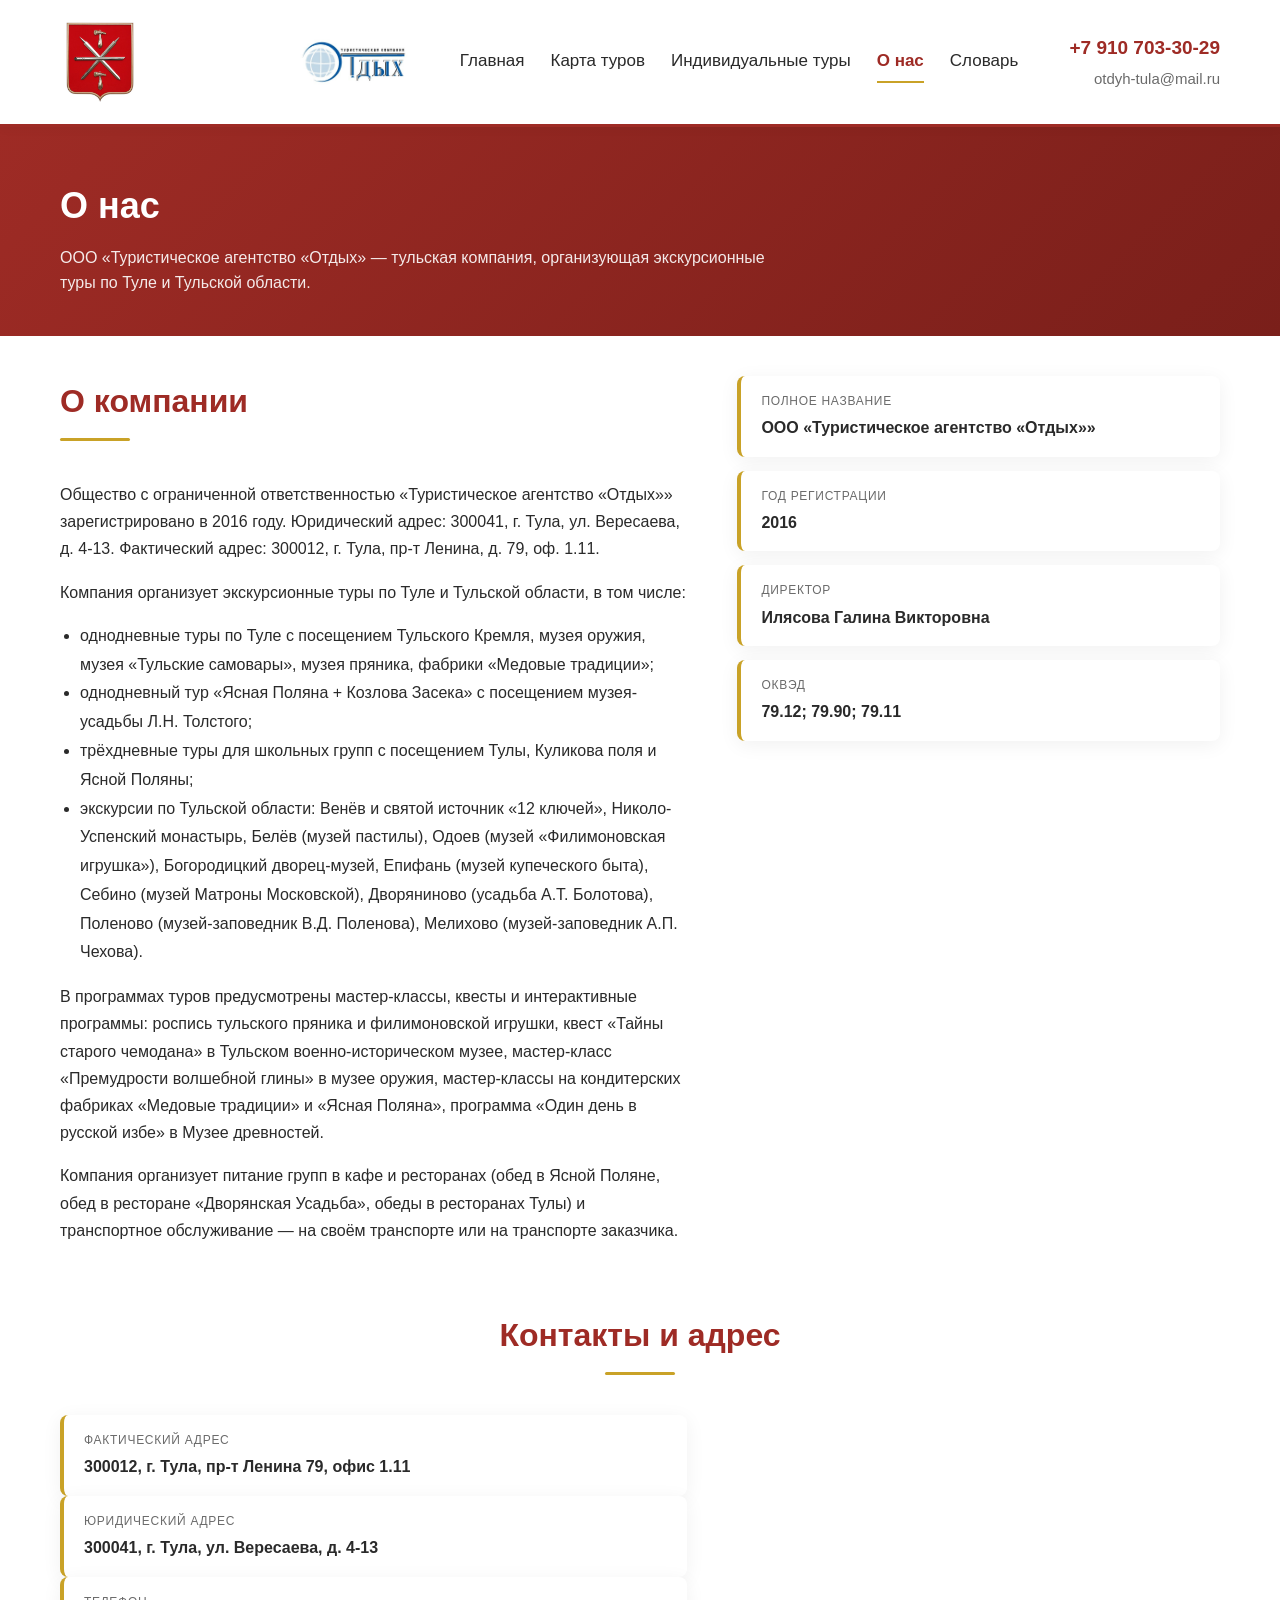
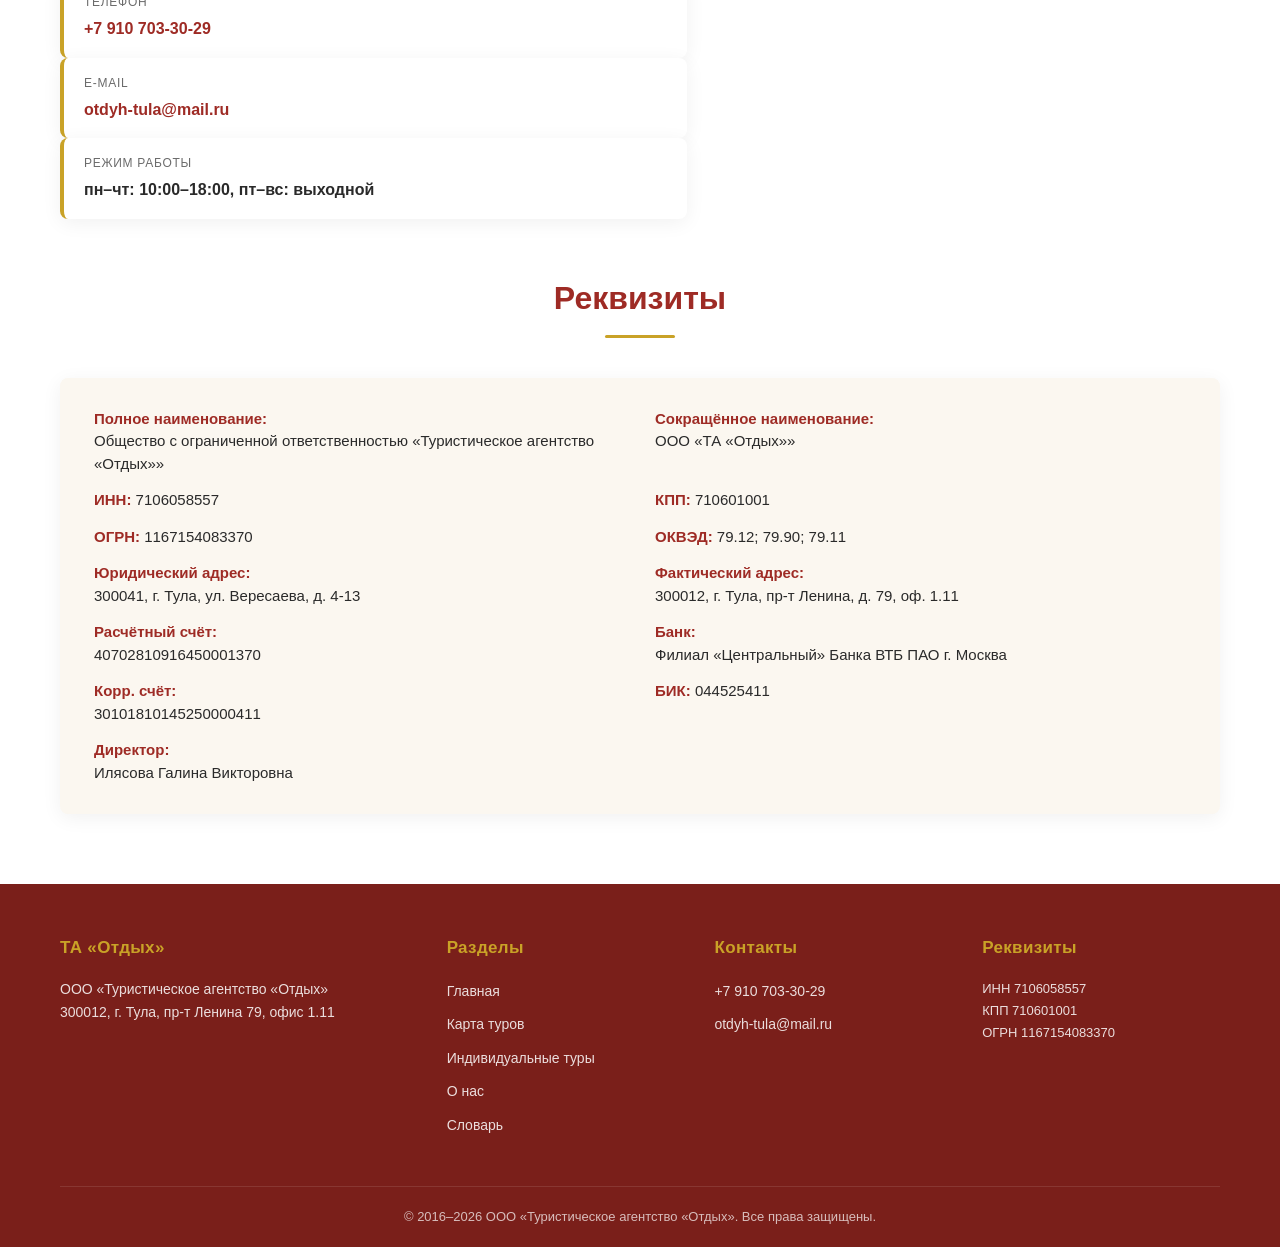
==== commit 2348afe9: "Update about.html" ====
--- a/about.html
+++ b/about.html
@@ -13,14 +13,14 @@
         <div class="container">
             <div class="header__wrap">
                 <a href="index.html" class="header__logo">
-                    <img src="img/tula-coat-of-arms.png" alt="Герб Тулы" class="header__coat">
-                    <img src="img/logo1.jpg" alt="Логотип ТА «Отдых»" class="header__logo-img">
+                    <img src="tula-coat-of-arms.png" alt="Герб Тулы" class="header__coat">
+                    <img src="logo1.jpg" alt="Логотип ТА «Отдых»" class="header__logo-img">
                 </a>
                 <nav class="nav">
                     <a href="index.html" class="nav__link">Главная</a>
                     <a href="tours.html" class="nav__link">Карта туров</a>
                     <a href="individual.html" class="nav__link">Индивидуальные туры</a>
-                    <a href="about.html" class="nav__link">О нас</a>
+                    <a href="about.html" class="nav__link nav__link--active">О нас</a>
                     <a href="dictionary.html" class="nav__link">Словарь</a>
                 </nav>
                 <div class="header__contacts">
@@ -44,7 +44,6 @@
     <main class="page-content">
         <div class="container">
 
-            <!-- ===== О КОМПАНИИ ===== -->
             <div class="about-grid">
                 <div class="about-grid__text">
                     <h2 class="section-title section-title--left">О компании</h2>
@@ -117,7 +116,6 @@
                 </div>
             </div>
 
-            <!-- ===== АДРЕС И КОНТАКТЫ ===== -->
             <h2 class="section-title">Контакты и адрес</h2>
 
             <div class="about-grid">
@@ -158,7 +156,6 @@
                 </div>
             </div>
 
-            <!-- ===== РЕКВИЗИТЫ ===== -->
             <h2 class="section-title">Реквизиты</h2>
 
             <div class="requisites">
@@ -273,4 +270,5 @@
     </footer>
 
 </body>
-</html>+</html>
+</html>
